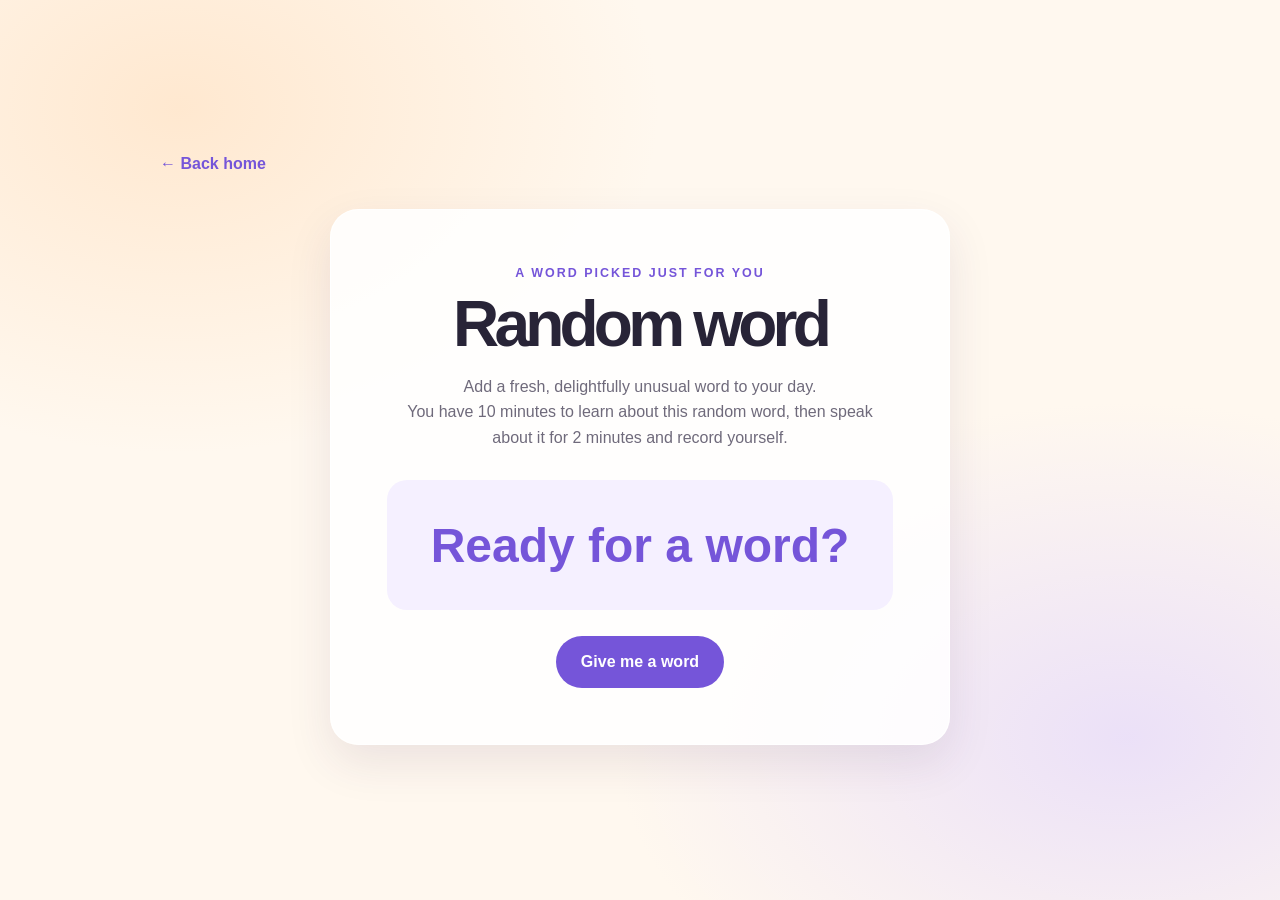
==== randomWord.html @ e0e7c970 "my first commit" ====
<!DOCTYPE html>
<html lang="en">
<head>
  <meta charset="UTF-8">
  <meta name="viewport" content="width=device-width, initial-scale=1.0">
  <meta name="theme-color" content="#fff8ef">
  <title>Random Word | Make Life Funny</title>
  <link rel="stylesheet" href="style.css">
  <script src="script.js" defer></script>
</head>
<body>
  <main class="generator-page">
    <a class="back-link" href="index.html">&larr; Back home</a>
    <section class="generator-card" data-generator="word" aria-labelledby="page-title">
      <p class="eyebrow">A word picked just for you</p>
      <h1 id="page-title">Random word</h1>
      <p class="generator-copy">Add a fresh, delightfully unusual word to your day.<br>You have 10 minutes to learn about this random word, then speak about it for 2 minutes and record yourself.</p>
      <p class="result" data-result aria-live="polite">Ready for a word?</p>
      <button class="generate-button" type="button" data-generate>Give me a word</button>
    </section>
  </main>
</body>
</html>
---- style.css ----
:root {
  color-scheme: light;
  --ink: #282437;
  --muted: #6f6a7b;
  --paper: #fff8ef;
  --purple: #7555d9;
  --pink: #f276a8;
  --card-shadow: 0 18px 45px rgb(64 42 93 / 10%);
  font-family: "Trebuchet MS", Arial, sans-serif;
}

* {
  box-sizing: border-box;
}

body {
  min-width: 320px;
  min-height: 100vh;
  margin: 0;
  color: var(--ink);
  background:
    radial-gradient(ellipse at 14% 12%, rgb(255 213 170 / 45%), transparent 30rem),
    radial-gradient(ellipse at 88% 82%, rgb(219 205 255 / 55%), transparent 32rem),
    var(--paper);
}

a {
  color: inherit;
}

.home-page,
.generator-page {
  width: min(100% - 40px, 960px);
  margin: 0 auto;
}

.home-page {
  display: flex;
  min-height: 100vh;
  flex-direction: column;
  justify-content: center;
  padding: 64px 0 28px;
}

.hero {
  max-width: 680px;
  margin: 0 auto 44px;
  text-align: center;
}

.eyebrow {
  margin: 0 0 12px;
  color: var(--purple);
  font-size: 0.78rem;
  font-weight: 800;
  letter-spacing: 0.16em;
  text-transform: uppercase;
}

h1 {
  margin: 0;
  font-size: clamp(3rem, 9vw, 5.8rem);
  letter-spacing: -0.075em;
  line-height: 1;
}

h1 span {
  color: var(--purple);
}

.hero-copy {
  max-width: 520px;
  margin: 20px auto 0;
  color: var(--muted);
  font-size: clamp(1rem, 2.5vw, 1.15rem);
  line-height: 1.7;
}

.card-grid {
  display: grid;
  grid-template-columns: repeat(2, minmax(0, 1fr));
  gap: 22px;
}

.choice-card {
  display: flex;
  min-height: 280px;
  flex-direction: column;
  align-items: flex-start;
  padding: 30px;
  border: 1px solid rgb(255 255 255 / 90%);
  border-radius: 26px;
  background: rgb(255 255 255 / 82%);
  box-shadow: var(--card-shadow);
  text-decoration: none;
  transition: transform 180ms ease, box-shadow 180ms ease;
}

.choice-card:hover {
  transform: translateY(-6px);
  box-shadow: 0 24px 52px rgb(64 42 93 / 16%);
}

.choice-card:focus-visible,
.back-link:focus-visible,
.generate-button:focus-visible {
  outline: 3px solid var(--purple);
  outline-offset: 4px;
}

.card-icon {
  display: grid;
  width: 58px;
  height: 58px;
  place-items: center;
  margin-bottom: 24px;
  border-radius: 18px;
  background: #f0eaff;
  color: var(--purple);
  font-size: 1.25rem;
  font-weight: 900;
}

.thing-card .card-icon {
  background: #fff0f5;
  color: #d94b83;
}

.card-label {
  font-size: 1.45rem;
  font-weight: 800;
}

.card-description {
  max-width: 290px;
  margin-top: 10px;
  color: var(--muted);
  line-height: 1.6;
}

.card-action {
  display: flex;
  width: 100%;
  justify-content: space-between;
  margin-top: auto;
  padding-top: 24px;
  color: var(--purple);
  font-size: 0.95rem;
  font-weight: 800;
}

.thing-card .card-action {
  color: #d94b83;
}

.site-footer {
  margin-top: 36px;
  color: var(--muted);
  font-size: 0.9rem;
  text-align: center;
}

.generator-page {
  display: flex;
  min-height: 100vh;
  flex-direction: column;
  align-items: center;
  justify-content: center;
  padding: 50px 0;
}

.back-link {
  align-self: flex-start;
  margin-bottom: 36px;
  color: var(--purple);
  font-weight: 800;
  text-decoration: none;
}

.back-link:hover {
  text-decoration: underline;
}

.generator-card {
  width: min(100%, 620px);
  padding: clamp(28px, 7vw, 56px);
  border: 1px solid rgb(255 255 255 / 90%);
  border-radius: 28px;
  background: rgb(255 255 255 / 86%);
  box-shadow: var(--card-shadow);
  text-align: center;
}

.generator-card h1 {
  font-size: clamp(2.5rem, 8vw, 4rem);
}

.generator-copy {
  margin: 18px 0 30px;
  color: var(--muted);
  line-height: 1.6;
}

.result {
  display: grid;
  min-height: 130px;
  place-items: center;
  margin: 0 0 26px;
  padding: 20px;
  border-radius: 20px;
  background: #f5f0ff;
  color: var(--purple);
  font-size: clamp(1.8rem, 6vw, 3rem);
  font-weight: 900;
  overflow-wrap: anywhere;
}

[data-generator="thing"] .result {
  background: #fff0f5;
  color: #d94b83;
  font-size: clamp(1.2rem, 4vw, 1.7rem);
  line-height: 1.45;
}

.generate-button {
  min-height: 52px;
  padding: 0 25px;
  border: 0;
  border-radius: 999px;
  background: var(--purple);
  color: #fff;
  cursor: pointer;
  font: inherit;
  font-weight: 800;
  transition: transform 180ms ease, filter 180ms ease;
}

[data-generator="thing"] .generate-button {
  background: #d94b83;
}

.generate-button:hover {
  transform: translateY(-2px);
  filter: brightness(1.08);
}

@media (max-width: 620px) {
  .home-page {
    justify-content: flex-start;
    padding-top: 68px;
  }

  .hero {
    margin-bottom: 32px;
  }

  .card-grid {
    grid-template-columns: 1fr;
    gap: 16px;
  }

  .choice-card {
    min-height: 245px;
  }

  .generator-page {
    justify-content: flex-start;
    padding-top: 32px;
  }

  .back-link {
    margin-bottom: 24px;
  }
}

@media (prefers-reduced-motion: reduce) {
  *,
  *::before,
  *::after {
    scroll-behavior: auto !important;
    transition-duration: 0.01ms !important;
  }
}
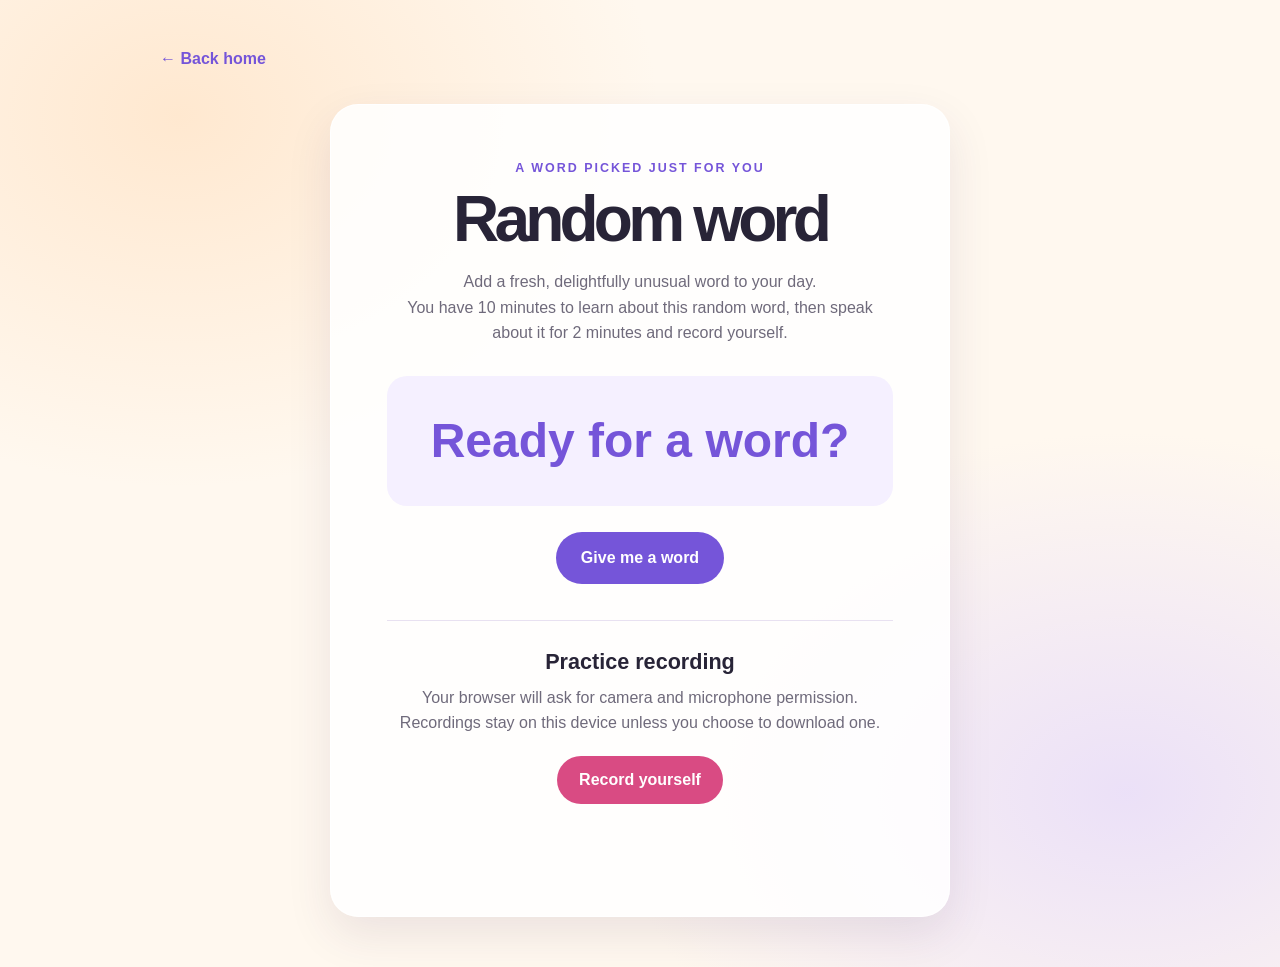
==== commit 804c7bcc: "add camera option to record yourself" ====
--- a/randomWord.html
+++ b/randomWord.html
@@ -17,6 +17,22 @@
       <p class="generator-copy">Add a fresh, delightfully unusual word to your day.<br>You have 10 minutes to learn about this random word, then speak about it for 2 minutes and record yourself.</p>
       <p class="result" data-result aria-live="polite">Ready for a word?</p>
       <button class="generate-button" type="button" data-generate>Give me a word</button>
+      <section class="recording-panel" aria-labelledby="recording-title">
+        <h2 id="recording-title">Practice recording</h2>
+        <p>Your browser will ask for camera and microphone permission. Recordings stay on this device unless you choose to download one.</p>
+        <video class="camera-preview" data-camera-preview autoplay muted playsinline hidden></video>
+        <div class="recording-actions">
+          <button class="record-button" type="button" data-record>Record yourself</button>
+          <button class="record-button record-button-stop" type="button" data-stop-recording hidden>Stop recording</button>
+        </div>
+        <p class="recording-timer" data-recording-timer hidden aria-live="off">Recording time: 00:00</p>
+        <p class="recording-status" data-recording-status role="status" aria-live="polite"></p>
+        <video class="camera-preview recorded-video" data-recorded-video controls playsinline hidden></video>
+        <div class="recording-options" data-recording-options hidden>
+          <a class="recording-download" data-recording-download>Download recording</a>
+          <button class="record-button record-button-delete" type="button" data-delete-recording>Delete recording</button>
+        </div>
+      </section>
     </section>
   </main>
 </body>
--- a/style.css
+++ b/style.css
@@ -244,6 +244,114 @@
   filter: brightness(1.08);
 }
 
+.recording-panel {
+  margin-top: 36px;
+  padding-top: 28px;
+  border-top: 1px solid #e8e1f1;
+}
+
+.recording-panel h2 {
+  margin: 0;
+  font-size: 1.35rem;
+}
+
+.recording-panel > p:not(.recording-status) {
+  margin: 10px 0 20px;
+  color: var(--muted);
+  line-height: 1.6;
+}
+
+.camera-preview {
+  display: block;
+  width: 100%;
+  max-height: 420px;
+  margin: 20px auto;
+  border-radius: 16px;
+  background: #171522;
+  object-fit: cover;
+}
+
+.recording-actions {
+  display: flex;
+  justify-content: center;
+  gap: 12px;
+}
+
+.recording-timer {
+  margin: 18px 0 0;
+  color: #d94b83;
+  font-size: 1.15rem;
+  font-variant-numeric: tabular-nums;
+  font-weight: 800;
+}
+
+.record-button {
+  min-height: 48px;
+  padding: 0 22px;
+  border: 0;
+  border-radius: 999px;
+  background: #d94b83;
+  color: #fff;
+  cursor: pointer;
+  font: inherit;
+  font-weight: 800;
+}
+
+.record-button:hover {
+  filter: brightness(1.08);
+}
+
+.record-button-delete {
+  background: #6f6a7b;
+}
+
+.record-button:focus-visible,
+.recording-download:focus-visible {
+  outline: 3px solid var(--purple);
+  outline-offset: 4px;
+}
+
+.record-button:disabled {
+  cursor: wait;
+  opacity: 0.7;
+}
+
+.recording-status {
+  min-height: 1.5em;
+  margin: 16px 0;
+  color: var(--muted);
+  line-height: 1.5;
+}
+
+.recording-options {
+  display: flex;
+  flex-wrap: wrap;
+  align-items: center;
+  justify-content: center;
+  gap: 12px;
+}
+
+.recording-download {
+  display: inline-flex;
+  min-height: 48px;
+  align-items: center;
+  padding: 0 22px;
+  border-radius: 999px;
+  background: #f0eaff;
+  color: var(--purple);
+  font-weight: 800;
+  text-underline-offset: 3px;
+  text-decoration: none;
+}
+
+.recording-download:hover {
+  background: #e6dcff;
+}
+
+.recording-panel [hidden] {
+  display: none;
+}
+
 @media (max-width: 620px) {
   .home-page {
     justify-content: flex-start;
